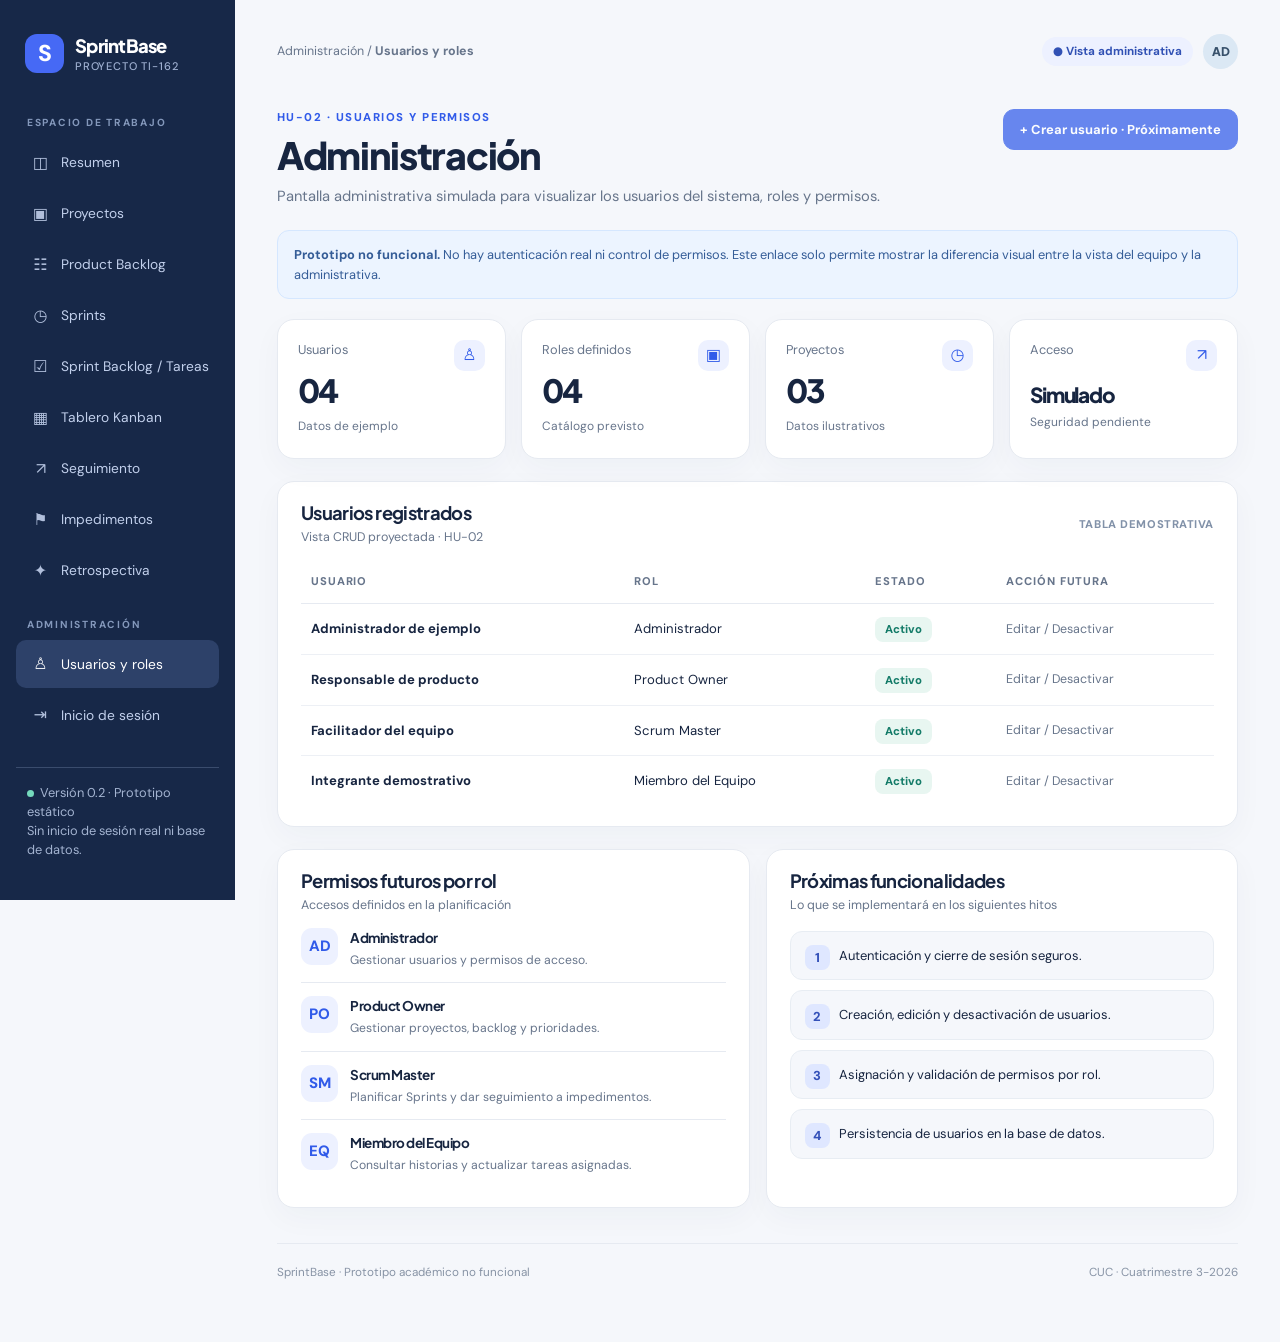
==== administracion.html @ b2faf56c "commit" ====
<!DOCTYPE html>
<html lang="es"><head><meta charset="utf-8"/><meta content="width=device-width, initial-scale=1.0" name="viewport"/><meta content="Maqueta estática de vista administrativa del sistema SCRUM." name="description"/><title>Administración | SprintBase</title><link href="css/estilos.css" rel="stylesheet"/></head><body><a class="skip" href="#contenido">Saltar al contenido</a><div class="shell"><aside aria-label="Navegación principal" class="sidebar"><a class="brand" href="index.html"><span class="brand-mark">S</span><span><span class="brand-name">SprintBase</span><small>Proyecto TI-162</small></span></a><p class="side-label">Espacio de trabajo</p><nav aria-label="Módulos" class="nav"><a href="index.html"><span class="nav-icon">◫</span> Resumen</a><a href="proyectos.html"><span class="nav-icon">▣</span> Proyectos</a><a href="backlog.html"><span class="nav-icon">☷</span> Product Backlog</a><a href="sprints.html"><span class="nav-icon">◷</span> Sprints</a><a href="tareas.html"><span class="nav-icon">☑</span> Sprint Backlog / Tareas</a><a href="kanban.html"><span class="nav-icon">▦</span> Tablero Kanban</a><a href="seguimiento.html"><span class="nav-icon">↗</span> Seguimiento</a><a href="impedimentos.html"><span class="nav-icon">⚑</span> Impedimentos</a><a href="retrospectiva.html"><span class="nav-icon">✦</span> Retrospectiva</a></nav><p class="side-label">Administración</p><nav aria-label="Administración" class="nav"><a aria-current="page" class="active" href="administracion.html"><span class="nav-icon">♙</span> Usuarios y roles</a><a href="login.html"><span class="nav-icon">⇥</span> Inicio de sesión</a></nav><p class="sidebar-bottom"><span class="mini-dot"></span>Versión 0.2 · Prototipo estático<br/>Sin inicio de sesión real ni base de datos.</p></aside><main class="main" id="contenido"><div class="topbar"><p class="breadcrumb">Administración / <strong>Usuarios y roles</strong></p><div class="top-actions"><span class="pill pill-preview">● Vista administrativa</span><span class="avatar">AD</span></div></div><div class="heading-row"><div><p class="eyebrow">HU-02 · Usuarios y permisos</p><h1>Administración</h1><p class="lead">Pantalla administrativa simulada para visualizar los usuarios del sistema, roles y permisos.</p></div><span class="fake-button inactive">+ Crear usuario · Próximamente</span></div><div class="info-box"><strong>Prototipo no funcional.</strong> No hay autenticación real ni control de permisos. Este enlace solo permite mostrar la diferencia visual entre la vista del equipo y la administrativa.</div><section class="grid metrics"><article class="card metric"><span class="mark">♙</span><p class="lbl">Usuarios</p><p class="num">04</p><p class="hint">Datos de ejemplo</p></article><article class="card metric"><span class="mark">▣</span><p class="lbl">Roles definidos</p><p class="num">04</p><p class="hint">Catálogo previsto</p></article><article class="card metric"><span class="mark">◷</span><p class="lbl">Proyectos</p><p class="num">03</p><p class="hint">Datos ilustrativos</p></article><article class="card metric"><span class="mark">↗</span><p class="lbl">Acceso</p><p class="num" style="font-size:1.3rem;margin-top:20px">Simulado</p><p class="hint">Seguridad pendiente</p></article></section><section class="section card panel"><div class="section-head"><div><h2>Usuarios registrados</h2><p class="section-sub">Vista CRUD proyectada · HU-02</p></div><span class="visual-only">Tabla demostrativa</span></div><div class="table-scroll"><table class="simple-table"><thead><tr><th>Usuario</th><th>Rol</th><th>Estado</th><th>Acción futura</th></tr></thead><tbody><tr><td>Administrador de ejemplo</td><td>Administrador</td><td><span class="chip green">Activo</span></td><td class="small">Editar / Desactivar</td></tr><tr><td>Responsable de producto</td><td>Product Owner</td><td><span class="chip green">Activo</span></td><td class="small">Editar / Desactivar</td></tr><tr><td>Facilitador del equipo</td><td>Scrum Master</td><td><span class="chip green">Activo</span></td><td class="small">Editar / Desactivar</td></tr><tr><td>Integrante demostrativo</td><td>Miembro del Equipo</td><td><span class="chip green">Activo</span></td><td class="small">Editar / Desactivar</td></tr></tbody></table></div></section><section class="section cols-2"><article class="card panel"><h2>Permisos futuros por rol</h2><p class="section-sub">Accesos definidos en la planificación</p><div class="item-row"><span class="item-icon">AD</span><div class="item-main"><h4>Administrador</h4><p>Gestionar usuarios y permisos de acceso.</p></div></div><div class="item-row"><span class="item-icon">PO</span><div class="item-main"><h4>Product Owner</h4><p>Gestionar proyectos, backlog y prioridades.</p></div></div><div class="item-row"><span class="item-icon">SM</span><div class="item-main"><h4>Scrum Master</h4><p>Planificar Sprints y dar seguimiento a impedimentos.</p></div></div><div class="item-row"><span class="item-icon">EQ</span><div class="item-main"><h4>Miembro del Equipo</h4><p>Consultar historias y actualizar tareas asignadas.</p></div></div></article><article class="card panel"><h2>Próximas funcionalidades</h2><p class="section-sub">Lo que se implementará en los siguientes hitos</p><div class="steps" style="margin-top:16px"><div class="step">Autenticación y cierre de sesión seguros.</div><div class="step">Creación, edición y desactivación de usuarios.</div><div class="step">Asignación y validación de permisos por rol.</div><div class="step">Persistencia de usuarios en la base de datos.</div></div></article></section><footer class="footer"><span>SprintBase · Prototipo académico no funcional</span><span>CUC · Cuatrimestre 3-2026</span></footer></main></div></body></html>
---- css/estilos.css ----
@import url('https://fonts.googleapis.com/css2?family=DM+Sans:wght@400;500;600;700&family=Plus+Jakarta+Sans:wght@500;600;700;800&display=swap');
:root{--bg:#f5f7fb;--surface:#ffffff;--ink:#172540;--muted:#67758b;--line:#e6eaf1;--primary:#315be9;--primary-soft:#edf1ff;--green:#157c69;--green-soft:#e8f6f1;--amber:#9d631b;--amber-soft:#fff4df;--pink:#9c4c76;--pink-soft:#faeef5;--navy:#172848;--shadow:0 10px 30px rgba(30,52,98,.035)}
*{box-sizing:border-box}html{scroll-behavior:smooth}body{margin:0;background:var(--bg);color:var(--ink);font-family:'DM Sans',system-ui,-apple-system,Segoe UI,sans-serif;font-size:15px;line-height:1.5}a{color:inherit;text-decoration:none}a:focus-visible{outline:3px solid #7da4ff;outline-offset:3px;border-radius:6px}h1,h2,h3,h4,p{margin:0}h1,h2,h3,h4{font-family:'Plus Jakarta Sans',sans-serif;letter-spacing:-.035em}h1{font-size:clamp(1.8rem,4vw,2.35rem);font-weight:800;line-height:1.15}h2{font-size:1.15rem;line-height:1.2}h3{font-size:1rem}.skip{position:absolute;top:-80px;left:10px;background:#fff;padding:10px;z-index:100}.skip:focus{top:10px}.shell{min-height:100vh}.sidebar{background:var(--navy);color:#d8e2f7;padding:24px 20px 18px}.brand{display:flex;align-items:center;gap:11px;margin-bottom:26px;color:#fff}.brand-mark{display:grid;place-items:center;width:39px;height:39px;border-radius:12px;background:#4669f5;color:#fff;font-weight:800;font-size:23px}.brand-name{font-family:'Plus Jakarta Sans',sans-serif;font-weight:800;letter-spacing:-.04em;font-size:1.15rem}.brand small{display:block;color:#9eafd0;font-size:.69rem;font-weight:500;letter-spacing:.075em;text-transform:uppercase;margin-top:-2px}.side-label{font-size:.64rem;text-transform:uppercase;letter-spacing:.17em;color:#8498bb;font-weight:700;margin:18px 0 8px 11px}.nav{display:flex;gap:5px;overflow-x:auto;padding-bottom:4px}.nav a{display:flex;align-items:center;white-space:nowrap;gap:10px;font-size:.86rem;padding:10px 13px;border-radius:10px;color:#c2d0ec;transition:background .15s}.nav a:hover,.nav a.active{background:#2d4169;color:#fff}.nav-icon{display:inline-grid;place-items:center;width:21px;font-size:1rem;opacity:.9}.sidebar-bottom{font-size:.8rem;color:#a4b4d1;line-height:1.5;margin-top:16px;padding:15px 11px 0;border-top:1px solid #3a4c6d}.mini-dot{display:inline-block;background:#75dabd;width:7px;height:7px;border-radius:50%;margin-right:6px}.main{padding:21px 17px 50px;max-width:1500px;margin:auto}.topbar{display:flex;align-items:center;justify-content:space-between;gap:10px;margin-bottom:30px}.breadcrumb{color:var(--muted);font-size:.78rem}.top-actions{display:flex;align-items:center;gap:10px}.pill{border-radius:100px;font-size:.73rem;font-weight:700;padding:6px 11px;display:inline-flex;align-items:center;gap:7px}.pill-preview{background:var(--primary-soft);color:#3151b4}.avatar{display:grid;place-items:center;width:35px;height:35px;background:#dbe8f4;color:#38516b;border-radius:50%;font-family:'Plus Jakarta Sans',sans-serif;font-weight:800;font-size:.75rem}.heading-row{display:flex;justify-content:space-between;align-items:flex-start;gap:12px;margin-bottom:23px;flex-wrap:wrap}.eyebrow{color:var(--primary);font-size:.71rem;font-weight:800;text-transform:uppercase;letter-spacing:.13em;margin-bottom:7px}.lead{color:var(--muted);font-size:.92rem;margin-top:9px;max-width:750px}.fake-button{display:inline-flex;align-items:center;justify-content:center;padding:10px 16px;min-height:39px;border:1px solid #315be9;background:var(--primary);color:#fff;border-radius:11px;font-size:.81rem;font-weight:700;white-space:nowrap}.fake-button.secondary{background:#fff;color:#264cc8;border-color:#dce3fa}.fake-button.inactive{cursor:default;opacity:.72}.grid{display:grid;gap:15px}.metrics{grid-template-columns:repeat(2,minmax(0,1fr));margin-bottom:20px}.card{background:var(--surface);border:1px solid var(--line);border-radius:17px;box-shadow:var(--shadow)}.metric{padding:20px;min-height:140px}.metric .lbl{color:var(--muted);font-size:.8rem}.metric .num{font-family:'Plus Jakarta Sans',sans-serif;letter-spacing:-.055em;font-weight:800;font-size:2rem;margin:7px 0 3px}.metric .hint{font-size:.75rem;color:var(--muted)}.metric .mark{width:31px;height:31px;border-radius:10px;display:grid;place-items:center;float:right;color:var(--primary);background:var(--primary-soft);font-size:1rem}.section{margin-top:22px}.section-head{display:flex;gap:15px;justify-content:space-between;align-items:center;margin-bottom:12px;flex-wrap:wrap}.section-sub{font-size:.78rem;color:var(--muted);margin-top:4px}.text-link{font-size:.8rem;font-weight:700;color:var(--primary)}.summary{padding:21px 23px}.summary-grid{display:grid;grid-template-columns:1fr;gap:20px}.progress-top{display:flex;align-items:baseline;justify-content:space-between;gap:10px}.progress-val{font-family:'Plus Jakarta Sans',sans-serif;font-size:1.3rem;font-weight:800}.progress-track{height:9px;background:#e9edf6;border-radius:100px;overflow:hidden;margin:13px 0 12px}.progress-track b{display:block;background:linear-gradient(90deg,#315be9,#6f8aff);height:100%;width:44%;border-radius:100px}.smallnote{font-size:.76rem;color:var(--muted)}.detail-list{margin:0;display:grid;gap:12px}.detail-line{display:flex;align-items:center;justify-content:space-between;gap:10px;font-size:.84rem}.detail-line strong{font-weight:800}.chip{font-size:.71rem;padding:5px 10px;border-radius:8px;font-weight:800;white-space:nowrap}.chip.blue{background:var(--primary-soft);color:#3558c7}.chip.green{background:var(--green-soft);color:var(--green)}.chip.amber{background:var(--amber-soft);color:var(--amber)}.chip.pink{background:var(--pink-soft);color:var(--pink)}.board{display:grid;grid-template-columns:repeat(4,minmax(240px,1fr));gap:12px;overflow-x:auto;padding-bottom:10px}.board-column{background:#edf1f8;border:1px solid #e3e8f1;border-radius:14px;padding:12px;min-height:280px}.column-head{font-weight:800;display:flex;justify-content:space-between;align-items:center;padding:4px 3px 14px;font-size:.82rem}.count{border-radius:7px;background:#dbe3ef;color:#50627f;padding:1px 7px;font-size:.7rem}.ticket{background:#fff;border:1px solid #e2e7ef;border-radius:12px;padding:14px;margin-bottom:10px;box-shadow:0 3px 6px rgba(18,37,72,.025)}.ticket .code{color:#71819a;font-size:.65rem;font-weight:800;letter-spacing:.05em}.ticket h4{font-size:.84rem;margin:6px 0 10px;line-height:1.4}.ticket-foot{display:flex;align-items:center;justify-content:space-between;gap:9px}.tiny-avatar{display:inline-grid;place-items:center;width:26px;height:26px;border-radius:100px;background:#dbeaff;color:#35559c;font-size:.61rem;font-weight:800}.legend{display:flex;gap:10px;flex-wrap:wrap;color:var(--muted);font-size:.76rem}.legend span:before{content:'';display:inline-block;width:8px;height:8px;border-radius:50%;background:#6480eb;margin-right:5px}.legend span:nth-child(2):before{background:#edb657}.legend span:nth-child(3):before{background:#42b89a}.cols-2{display:grid;gap:16px}.panel{padding:20px 23px}.item-row{display:flex;gap:12px;align-items:flex-start;padding:13px 0;border-top:1px solid var(--line)}.item-row:first-of-type{border-top:0}.item-icon{width:37px;height:37px;border-radius:11px;background:var(--primary-soft);color:var(--primary);display:grid;place-items:center;font-weight:800;flex:0 0 auto}.item-main{flex:1}.item-main h4{font-size:.84rem;margin-bottom:3px}.item-main p{color:var(--muted);font-size:.76rem}.table-scroll{overflow-x:auto}.simple-table{width:100%;border-collapse:collapse;text-align:left;font-size:.82rem}.simple-table th{font-size:.7rem;color:var(--muted);text-transform:uppercase;letter-spacing:.08em;font-weight:800;border-bottom:1px solid var(--line);padding:14px 10px;white-space:nowrap}.simple-table td{border-bottom:1px solid #edf0f5;padding:15px 10px;vertical-align:middle}.simple-table tr:last-child td{border-bottom:0}.simple-table td:first-child{font-weight:700}.list-rows{display:grid;gap:13px}.story{padding:21px 23px}.story .top{display:flex;justify-content:space-between;align-items:center;gap:10px;flex-wrap:wrap;margin-bottom:13px}.story h3{font-size:1rem;margin-bottom:8px}.story p{color:#52647d;font-size:.86rem}.meta{display:flex;flex-wrap:wrap;gap:8px;margin:13px 0}.criteria{border-top:1px solid var(--line);padding-top:13px;font-size:.8rem;color:var(--muted)}.criteria strong{color:var(--ink)}.info-box{background:#ecf4ff;color:#345c97;padding:14px 16px;border-radius:12px;border:1px solid #d5e7ff;font-size:.8rem;margin-bottom:20px}.emptybox{background:#fbfcfe;border:1px dashed #cbd5e4;border-radius:12px;padding:22px;text-align:center;color:#63738a;font-size:.84rem}.footer{margin-top:35px;padding-top:20px;border-top:1px solid var(--line);display:flex;justify-content:space-between;flex-wrap:wrap;gap:10px;color:#8793a5;font-size:.73rem}.bars{display:flex;gap:6px;align-items:flex-end;height:92px;padding-top:10px}.bars span{flex:1;display:block;background:#adc0ff;border-radius:5px 5px 2px 2px;min-height:10px}.bars span:nth-child(2){background:#809cf9}.bars span:nth-child(3){background:#5277ef}.bars span:nth-child(4){background:#335de9}.bars span:nth-child(5){background:#b8ccfc}.small{font-size:.78rem;color:var(--muted)}.stat-nums{display:flex;justify-content:space-between;font-size:.72rem;color:var(--muted)}.visual-only{font-size:.7rem;letter-spacing:.05em;text-transform:uppercase;font-weight:800;color:#8292a9}.steps{counter-reset:steps;display:grid;gap:10px}.step{position:relative;padding:14px 15px 14px 48px;border-radius:12px;background:#f5f7fb;border:1px solid #e8edf3;font-size:.81rem}.step:before{counter-increment:steps;content:counter(steps);position:absolute;top:13px;left:14px;background:#dfe7ff;color:#3451b9;border-radius:8px;display:grid;place-items:center;width:25px;height:25px;font-weight:800}.module-grid{grid-template-columns:repeat(1,minmax(0,1fr))}.module{display:flex;gap:13px;align-items:flex-start;padding:19px}.module h3{margin-bottom:5px}.module p{font-size:.78rem;color:var(--muted)}.module a{color:var(--primary);font-weight:800;font-size:.75rem;display:inline-block;margin-top:10px}.gantt{height:12px;background:#eef1f6;border-radius:7px;overflow:hidden}.gantt>span{display:block;width:64%;height:100%;background:#6485f4}.callout{padding:16px 18px;border:1px solid #d6e7d7;background:#f0f8f1;color:#366b45;border-radius:12px;font-size:.81rem}
@media (min-width:720px){.main{padding:29px 34px 60px}.metrics{grid-template-columns:repeat(4,minmax(0,1fr))}.summary-grid{grid-template-columns:1.1fr 1fr}.cols-2{grid-template-columns:1fr 1fr}.module-grid{grid-template-columns:repeat(2,minmax(0,1fr))}}
@media (min-width:1080px){.shell{display:grid;grid-template-columns:235px minmax(0,1fr)}.sidebar{position:sticky;top:0;height:100vh;padding:32px 16px 20px}.brand{margin-left:9px;margin-bottom:41px}.nav{display:grid;gap:3px;overflow:visible}.nav a{padding:12px 14px}.sidebar-bottom{position:absolute;bottom:22px;left:16px;right:16px}.main{width:100%;padding:34px 42px 60px}.topbar{margin-bottom:40px}}
@media(max-width:540px){.top-actions .pill{display:none}.metric{padding:15px;min-height:115px}.metric .num{font-size:1.7rem}.heading-row .fake-button{width:100%}.panel,.summary,.story{padding:18px}.metrics{gap:10px}.ticket{min-width:200px}}
@media (prefers-reduced-motion:reduce){html{scroll-behavior:auto}*{transition:none!important}}

.mock-form{display:grid;grid-template-columns:repeat(auto-fit,minmax(190px,1fr));gap:13px;margin:19px 0}.mock-label{font-size:.77rem;font-weight:700;color:var(--muted);display:block}.mock-field{display:block;background:#f9fbff;border:1px solid #dfe6f0;border-radius:9px;padding:12px;margin-top:6px;color:#33445d;min-height:42px;font-size:.81rem;font-weight:500}.burndown{height:200px;display:flex;align-items:end;gap:13px;padding:20px 10px 3px;border-bottom:1px solid #dfe6f0;margin:18px 0}.burndown span{background:linear-gradient(#6488ff,#315be9);flex:1;border-radius:7px 7px 0 0}.login-layout{display:grid;grid-template-columns:repeat(auto-fit,minmax(280px,1fr));gap:16px}.sidebar{overflow-y:auto}.sidebar-bottom{position:static!important;margin-top:24px!important}.nav a{flex-shrink:0}
@media(min-width:1080px){.sidebar{padding-bottom:25px}}
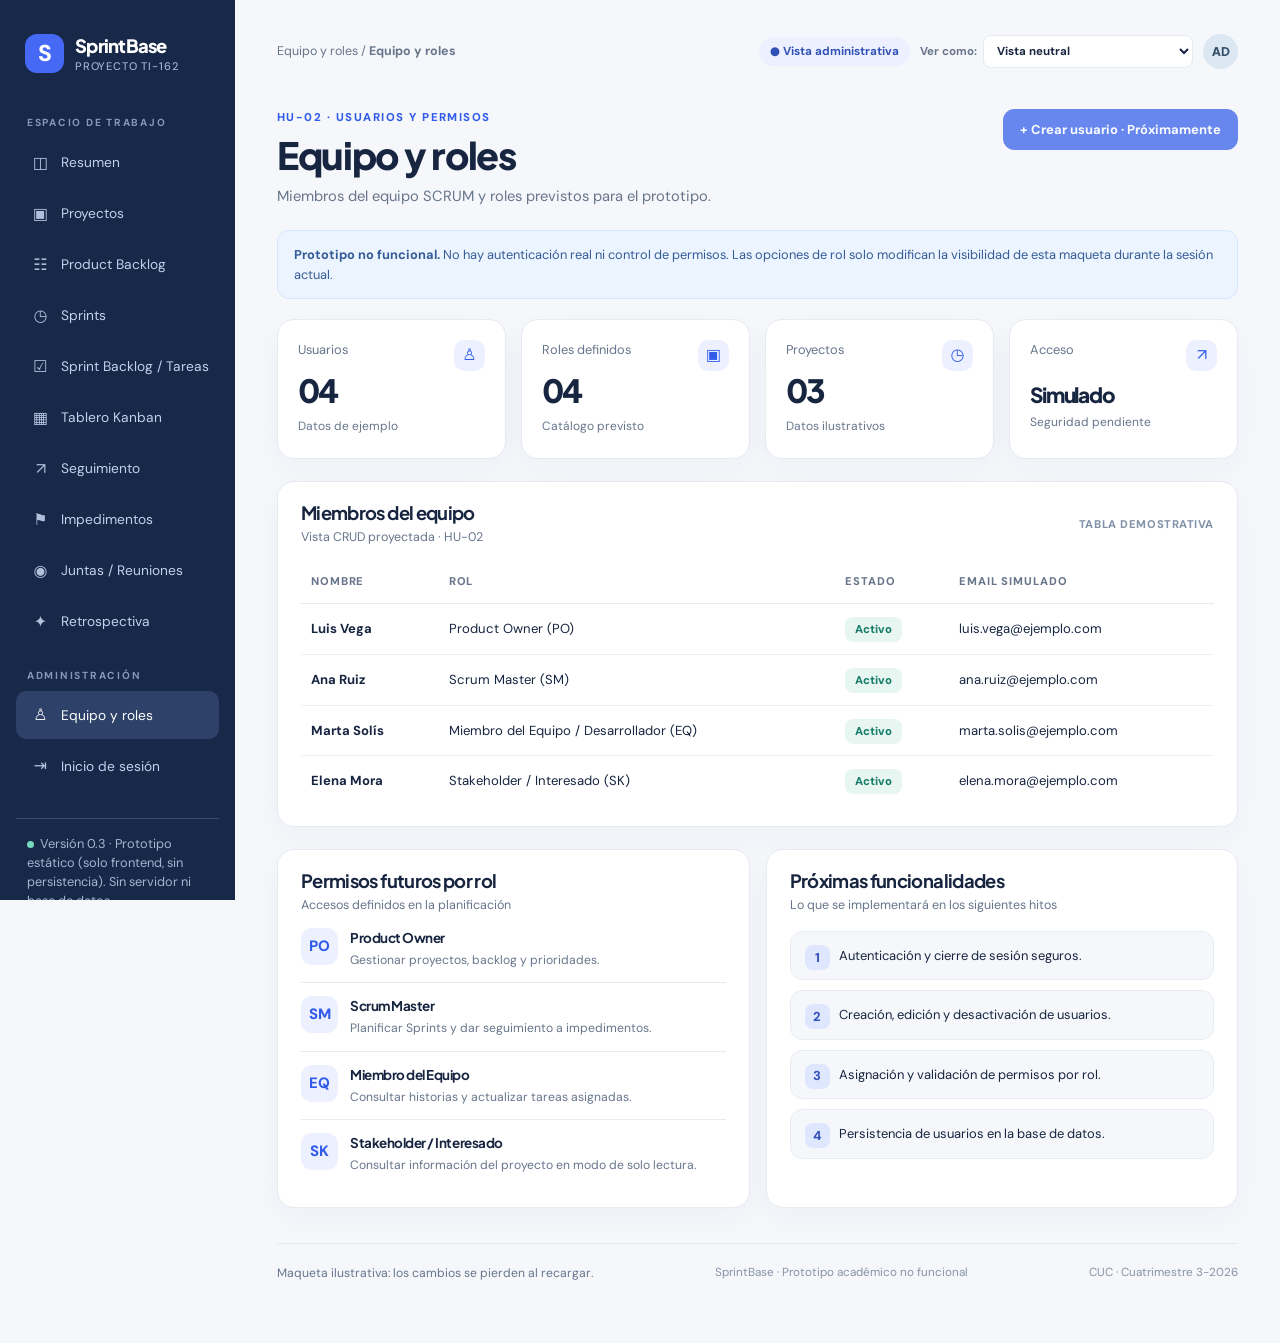
==== commit 82f7dda0: "commit" ====
--- a/administracion.html
+++ b/administracion.html
@@ -1,2 +1,2 @@
 <!DOCTYPE html>
-<html lang="es"><head><meta charset="utf-8"/><meta content="width=device-width, initial-scale=1.0" name="viewport"/><meta content="Maqueta estática de vista administrativa del sistema SCRUM." name="description"/><title>Administración | SprintBase</title><link href="css/estilos.css" rel="stylesheet"/></head><body><a class="skip" href="#contenido">Saltar al contenido</a><div class="shell"><aside aria-label="Navegación principal" class="sidebar"><a class="brand" href="index.html"><span class="brand-mark">S</span><span><span class="brand-name">SprintBase</span><small>Proyecto TI-162</small></span></a><p class="side-label">Espacio de trabajo</p><nav aria-label="Módulos" class="nav"><a href="index.html"><span class="nav-icon">◫</span> Resumen</a><a href="proyectos.html"><span class="nav-icon">▣</span> Proyectos</a><a href="backlog.html"><span class="nav-icon">☷</span> Product Backlog</a><a href="sprints.html"><span class="nav-icon">◷</span> Sprints</a><a href="tareas.html"><span class="nav-icon">☑</span> Sprint Backlog / Tareas</a><a href="kanban.html"><span class="nav-icon">▦</span> Tablero Kanban</a><a href="seguimiento.html"><span class="nav-icon">↗</span> Seguimiento</a><a href="impedimentos.html"><span class="nav-icon">⚑</span> Impedimentos</a><a href="retrospectiva.html"><span class="nav-icon">✦</span> Retrospectiva</a></nav><p class="side-label">Administración</p><nav aria-label="Administración" class="nav"><a aria-current="page" class="active" href="administracion.html"><span class="nav-icon">♙</span> Usuarios y roles</a><a href="login.html"><span class="nav-icon">⇥</span> Inicio de sesión</a></nav><p class="sidebar-bottom"><span class="mini-dot"></span>Versión 0.2 · Prototipo estático<br/>Sin inicio de sesión real ni base de datos.</p></aside><main class="main" id="contenido"><div class="topbar"><p class="breadcrumb">Administración / <strong>Usuarios y roles</strong></p><div class="top-actions"><span class="pill pill-preview">● Vista administrativa</span><span class="avatar">AD</span></div></div><div class="heading-row"><div><p class="eyebrow">HU-02 · Usuarios y permisos</p><h1>Administración</h1><p class="lead">Pantalla administrativa simulada para visualizar los usuarios del sistema, roles y permisos.</p></div><span class="fake-button inactive">+ Crear usuario · Próximamente</span></div><div class="info-box"><strong>Prototipo no funcional.</strong> No hay autenticación real ni control de permisos. Este enlace solo permite mostrar la diferencia visual entre la vista del equipo y la administrativa.</div><section class="grid metrics"><article class="card metric"><span class="mark">♙</span><p class="lbl">Usuarios</p><p class="num">04</p><p class="hint">Datos de ejemplo</p></article><article class="card metric"><span class="mark">▣</span><p class="lbl">Roles definidos</p><p class="num">04</p><p class="hint">Catálogo previsto</p></article><article class="card metric"><span class="mark">◷</span><p class="lbl">Proyectos</p><p class="num">03</p><p class="hint">Datos ilustrativos</p></article><article class="card metric"><span class="mark">↗</span><p class="lbl">Acceso</p><p class="num" style="font-size:1.3rem;margin-top:20px">Simulado</p><p class="hint">Seguridad pendiente</p></article></section><section class="section card panel"><div class="section-head"><div><h2>Usuarios registrados</h2><p class="section-sub">Vista CRUD proyectada · HU-02</p></div><span class="visual-only">Tabla demostrativa</span></div><div class="table-scroll"><table class="simple-table"><thead><tr><th>Usuario</th><th>Rol</th><th>Estado</th><th>Acción futura</th></tr></thead><tbody><tr><td>Administrador de ejemplo</td><td>Administrador</td><td><span class="chip green">Activo</span></td><td class="small">Editar / Desactivar</td></tr><tr><td>Responsable de producto</td><td>Product Owner</td><td><span class="chip green">Activo</span></td><td class="small">Editar / Desactivar</td></tr><tr><td>Facilitador del equipo</td><td>Scrum Master</td><td><span class="chip green">Activo</span></td><td class="small">Editar / Desactivar</td></tr><tr><td>Integrante demostrativo</td><td>Miembro del Equipo</td><td><span class="chip green">Activo</span></td><td class="small">Editar / Desactivar</td></tr></tbody></table></div></section><section class="section cols-2"><article class="card panel"><h2>Permisos futuros por rol</h2><p class="section-sub">Accesos definidos en la planificación</p><div class="item-row"><span class="item-icon">AD</span><div class="item-main"><h4>Administrador</h4><p>Gestionar usuarios y permisos de acceso.</p></div></div><div class="item-row"><span class="item-icon">PO</span><div class="item-main"><h4>Product Owner</h4><p>Gestionar proyectos, backlog y prioridades.</p></div></div><div class="item-row"><span class="item-icon">SM</span><div class="item-main"><h4>Scrum Master</h4><p>Planificar Sprints y dar seguimiento a impedimentos.</p></div></div><div class="item-row"><span class="item-icon">EQ</span><div class="item-main"><h4>Miembro del Equipo</h4><p>Consultar historias y actualizar tareas asignadas.</p></div></div></article><article class="card panel"><h2>Próximas funcionalidades</h2><p class="section-sub">Lo que se implementará en los siguientes hitos</p><div class="steps" style="margin-top:16px"><div class="step">Autenticación y cierre de sesión seguros.</div><div class="step">Creación, edición y desactivación de usuarios.</div><div class="step">Asignación y validación de permisos por rol.</div><div class="step">Persistencia de usuarios en la base de datos.</div></div></article></section><footer class="footer"><span>SprintBase · Prototipo académico no funcional</span><span>CUC · Cuatrimestre 3-2026</span></footer></main></div></body></html>
+<html lang="es"><head><meta charset="utf-8"/><meta content="width=device-width, initial-scale=1.0" name="viewport"/><meta content="Maqueta estática de vista administrativa del sistema SCRUM." name="description"/><title>Equipo y roles | SprintBase</title><link href="css/estilos.css" rel="stylesheet"/><script src="js/ui.js" defer></script></head><body><a class="skip" href="#contenido">Saltar al contenido</a><div class="shell"><aside aria-label="Navegación principal" class="sidebar"><a class="brand" href="index.html"><span class="brand-mark">S</span><span><span class="brand-name">SprintBase</span><small>Proyecto TI-162</small></span></a><p class="side-label">Espacio de trabajo</p><nav aria-label="Módulos" class="nav"><a href="index.html"><span class="nav-icon">◫</span> Resumen</a><a href="proyectos.html"><span class="nav-icon">▣</span> Proyectos</a><a href="backlog.html"><span class="nav-icon">☷</span> Product Backlog</a><a href="sprints.html"><span class="nav-icon">◷</span> Sprints</a><a href="tareas.html"><span class="nav-icon">☑</span> Sprint Backlog / Tareas</a><a href="kanban.html"><span class="nav-icon">▦</span> Tablero Kanban</a><a href="seguimiento.html"><span class="nav-icon">↗</span> Seguimiento</a><a href="impedimentos.html"><span class="nav-icon">⚑</span> Impedimentos</a><a href="juntas.html"><span class="nav-icon">◉</span> Juntas / Reuniones</a><a href="retrospectiva.html"><span class="nav-icon">✦</span> Retrospectiva</a></nav><p class="side-label">Administración</p><nav aria-label="Administración" class="nav"><a aria-current="page" class="active" href="administracion.html"><span class="nav-icon">♙</span> Equipo y roles</a><a href="login.html"><span class="nav-icon">⇥</span> Inicio de sesión</a></nav><p class="sidebar-bottom"><span class="mini-dot"></span>Versi&#243;n 0.3 &#183; Prototipo est&#225;tico (solo frontend, sin persistencia). Sin servidor ni base de datos.</p></aside><main class="main" id="contenido"><div class="topbar"><p class="breadcrumb">Equipo y roles / <strong>Equipo y roles</strong></p><div class="top-actions"><span class="pill pill-preview">● Vista administrativa</span><label class="role-switch"><span>Ver como:</span><select id="role-view" aria-label="Ver como"><option value="neutral">Vista neutral</option><option value="PO">Product Owner (PO)</option><option value="SM">Scrum Master (SM)</option><option value="EQ">Miembro del Equipo / Desarrollador (EQ)</option><option value="SK">Stakeholder / Interesado (SK)</option></select></label><span class="avatar">AD</span></div></div><div class="heading-row"><div><p class="eyebrow">HU-02 · Usuarios y permisos</p><h1>Equipo y roles</h1><p class="lead">Miembros del equipo SCRUM y roles previstos para este prototipo.</p></div><span class="fake-button inactive">+ Crear usuario · Próximamente</span></div><div class="info-box"><strong>Prototipo no funcional.</strong> No hay autenticación real ni control de permisos. Las opciones de rol solo modifican la visibilidad de esta maqueta durante la sesi&#243;n actual.</div><section class="grid metrics"><article class="card metric"><span class="mark">♙</span><p class="lbl">Usuarios</p><p class="num">04</p><p class="hint">Datos de ejemplo</p></article><article class="card metric"><span class="mark">▣</span><p class="lbl">Roles definidos</p><p class="num">04</p><p class="hint">Catálogo previsto</p></article><article class="card metric"><span class="mark">◷</span><p class="lbl">Proyectos</p><p class="num">03</p><p class="hint">Datos ilustrativos</p></article><article class="card metric"><span class="mark">↗</span><p class="lbl">Acceso</p><p class="num" style="font-size:1.3rem;margin-top:20px">Simulado</p><p class="hint">Seguridad pendiente</p></article></section><section class="section card panel"><div class="section-head"><div><h2>Usuarios registrados</h2><p class="section-sub">Vista CRUD proyectada · HU-02</p></div><span class="visual-only">Tabla demostrativa</span></div><div class="table-scroll"><table class="simple-table"><thead><tr><th>Usuario</th><th>Rol</th><th>Estado</th><th>Acción futura</th></tr></thead><tbody><tr><td>Luis Vega</td><td>Product Owner (PO)</td><td><span class="chip green">Activo</span></td><td>luis.vega@ejemplo.com</td></tr><tr><td>Ana Ruiz</td><td>Scrum Master (SM)</td><td><span class="chip green">Activo</span></td><td>ana.ruiz@ejemplo.com</td></tr><tr><td>Marta Sol&#237;s</td><td>Miembro del Equipo / Desarrollador (EQ)</td><td><span class="chip green">Activo</span></td><td>marta.solis@ejemplo.com</td></tr><tr><td>Elena Mora</td><td>Stakeholder / Interesado (SK)</td><td><span class="chip green">Activo</span></td><td>elena.mora@ejemplo.com</td></tr></tbody></table></div></section><section class="section cols-2"><article class="card panel"><h2>Permisos futuros por rol</h2><p class="section-sub">Accesos definidos en la planificación</p><div class="item-row"><span class="item-icon">PO</span><div class="item-main"><h4>Product Owner</h4><p>Gestionar proyectos, backlog y prioridades.</p></div></div><div class="item-row"><span class="item-icon">SM</span><div class="item-main"><h4>Scrum Master</h4><p>Planificar Sprints y dar seguimiento a impedimentos.</p></div></div><div class="item-row"><span class="item-icon">EQ</span><div class="item-main"><h4>Miembro del Equipo</h4><p>Consultar historias y actualizar tareas asignadas.</p></div></div><div class="item-row"><span class="item-icon">SK</span><div class="item-main"><h4>Stakeholder / Interesado</h4><p>Consultar informaci&#243;n del proyecto en modo de solo lectura.</p></div></div></article><article class="card panel"><h2>Próximas funcionalidades</h2><p class="section-sub">Lo que se implementará en los siguientes hitos</p><div class="steps" style="margin-top:16px"><div class="step">Autenticación y cierre de sesión seguros.</div><div class="step">Creación, edición y desactivación de usuarios.</div><div class="step">Asignación y validación de permisos por rol.</div><div class="step">Persistencia de usuarios en la base de datos.</div></div></article></section><footer class="footer"><span>SprintBase · Prototipo académico no funcional</span><span>CUC · Cuatrimestre 3-2026</span></footer></main></div></body></html>
--- a/css/estilos.css
+++ b/css/estilos.css
@@ -8,3 +8,7 @@
 
 .mock-form{display:grid;grid-template-columns:repeat(auto-fit,minmax(190px,1fr));gap:13px;margin:19px 0}.mock-label{font-size:.77rem;font-weight:700;color:var(--muted);display:block}.mock-field{display:block;background:#f9fbff;border:1px solid #dfe6f0;border-radius:9px;padding:12px;margin-top:6px;color:#33445d;min-height:42px;font-size:.81rem;font-weight:500}.burndown{height:200px;display:flex;align-items:end;gap:13px;padding:20px 10px 3px;border-bottom:1px solid #dfe6f0;margin:18px 0}.burndown span{background:linear-gradient(#6488ff,#315be9);flex:1;border-radius:7px 7px 0 0}.login-layout{display:grid;grid-template-columns:repeat(auto-fit,minmax(280px,1fr));gap:16px}.sidebar{overflow-y:auto}.sidebar-bottom{position:static!important;margin-top:24px!important}.nav a{flex-shrink:0}
 @media(min-width:1080px){.sidebar{padding-bottom:25px}}
+
+.role-switch{display:flex;align-items:center;gap:6px;color:var(--muted);font-size:.72rem;font-weight:700;white-space:nowrap}.role-switch select{max-width:210px;border:1px solid var(--line);border-radius:8px;background:#fff;color:var(--ink);padding:7px 9px;font:inherit}.sprint-switch select{max-width:130px}.toast{position:fixed;right:20px;bottom:20px;z-index:1500;max-width:min(440px,calc(100vw - 40px));padding:13px 17px;border-radius:12px;background:var(--navy);color:#fff;box-shadow:0 12px 35px rgba(23,40,72,.24);opacity:0;transform:translateY(10px);pointer-events:none;transition:opacity .2s,transform .2s}.toast.visible{opacity:1;transform:translateY(0)}.story-status,.story-actions{display:flex;flex-wrap:wrap;gap:8px;margin-top:12px}.story-actions .fake-button{font:inherit;cursor:pointer}.capacity-panel .progress-track{margin:14px 0 8px}.capacity-alert{color:#a42d2d;font-weight:800}.closed-sprint-note{margin-top:14px}.prototype-dialog{width:min(620px,calc(100vw - 32px));max-height:calc(100vh - 32px);border:0;border-radius:18px;padding:0;color:var(--ink);box-shadow:0 22px 70px rgba(18,37,72,.32)}.prototype-dialog::backdrop{background:rgba(18,31,54,.55)}.dialog-head{display:flex;justify-content:space-between;align-items:center;padding:19px 22px;border-bottom:1px solid var(--line)}.dialog-close{border:0;background:transparent;color:var(--muted);font-size:1.7rem;cursor:pointer}.dialog-content{padding:21px 22px;overflow:auto}.poker-cards{display:flex;flex-wrap:wrap;gap:9px;margin:18px 0}.poker-card{width:56px;height:75px;border:1px solid #d7deed;border-radius:11px;background:#fff;color:var(--primary);font-size:1.2rem;font-weight:800;cursor:pointer}.poker-card.selected{background:var(--primary);color:#fff;border-color:var(--primary);transform:translateY(-4px)}.poker-result{min-height:28px;margin-top:13px;font-weight:700}.checklist{display:grid;gap:9px;margin-top:14px}.checklist-row{display:flex;align-items:center;gap:10px;padding:10px;border:1px solid var(--line);border-radius:9px}.checklist-row input[type=checkbox]{width:18px;height:18px;accent-color:var(--green)}.checklist-row textarea{width:100%;min-height:54px;border:1px solid var(--line);border-radius:8px;padding:8px;font:inherit}.progress-track b{transition:width .2s}.ready-state{color:var(--green);font-weight:800}.line-chart-panel svg{width:100%;height:auto;max-height:250px;margin-top:10px;overflow:visible}.line-chart-panel polyline{fill:none;stroke-width:4;stroke-linecap:round;stroke-linejoin:round}.ideal-line{stroke:#97a6bd;stroke-dasharray:8 7}.actual-line{stroke:var(--primary)}.line-chart-panel svg text{fill:var(--muted);font-size:12px}.chart-tabs{display:flex;gap:7px}.tab-button{border:1px solid var(--line);border-radius:8px;background:#fff;padding:7px 11px;color:var(--muted);font:inherit;font-size:.76rem;font-weight:700;cursor:pointer}.tab-button.active{background:var(--primary-soft);border-color:#cad5ff;color:var(--primary)}[hidden]{display:none!important}
+@media(max-width:700px){.topbar{align-items:flex-start;flex-direction:column}.top-actions{width:100%;flex-wrap:wrap}.role-switch{align-items:flex-start;flex-direction:column}.role-switch select{max-width:100%}.sprint-switch{flex-direction:row;align-items:center}.story-actions .fake-button{white-space:normal}.dialog-content{padding:17px}.toast{right:12px;bottom:12px}}
+.checklist-row{flex-wrap:wrap}.check-activity,.check-test{display:flex;align-items:center;gap:7px}.check-activity{flex:1 1 230px}.check-test{font-size:.74rem;color:var(--muted);font-weight:700}.checklist-row textarea{flex:1 1 100%}
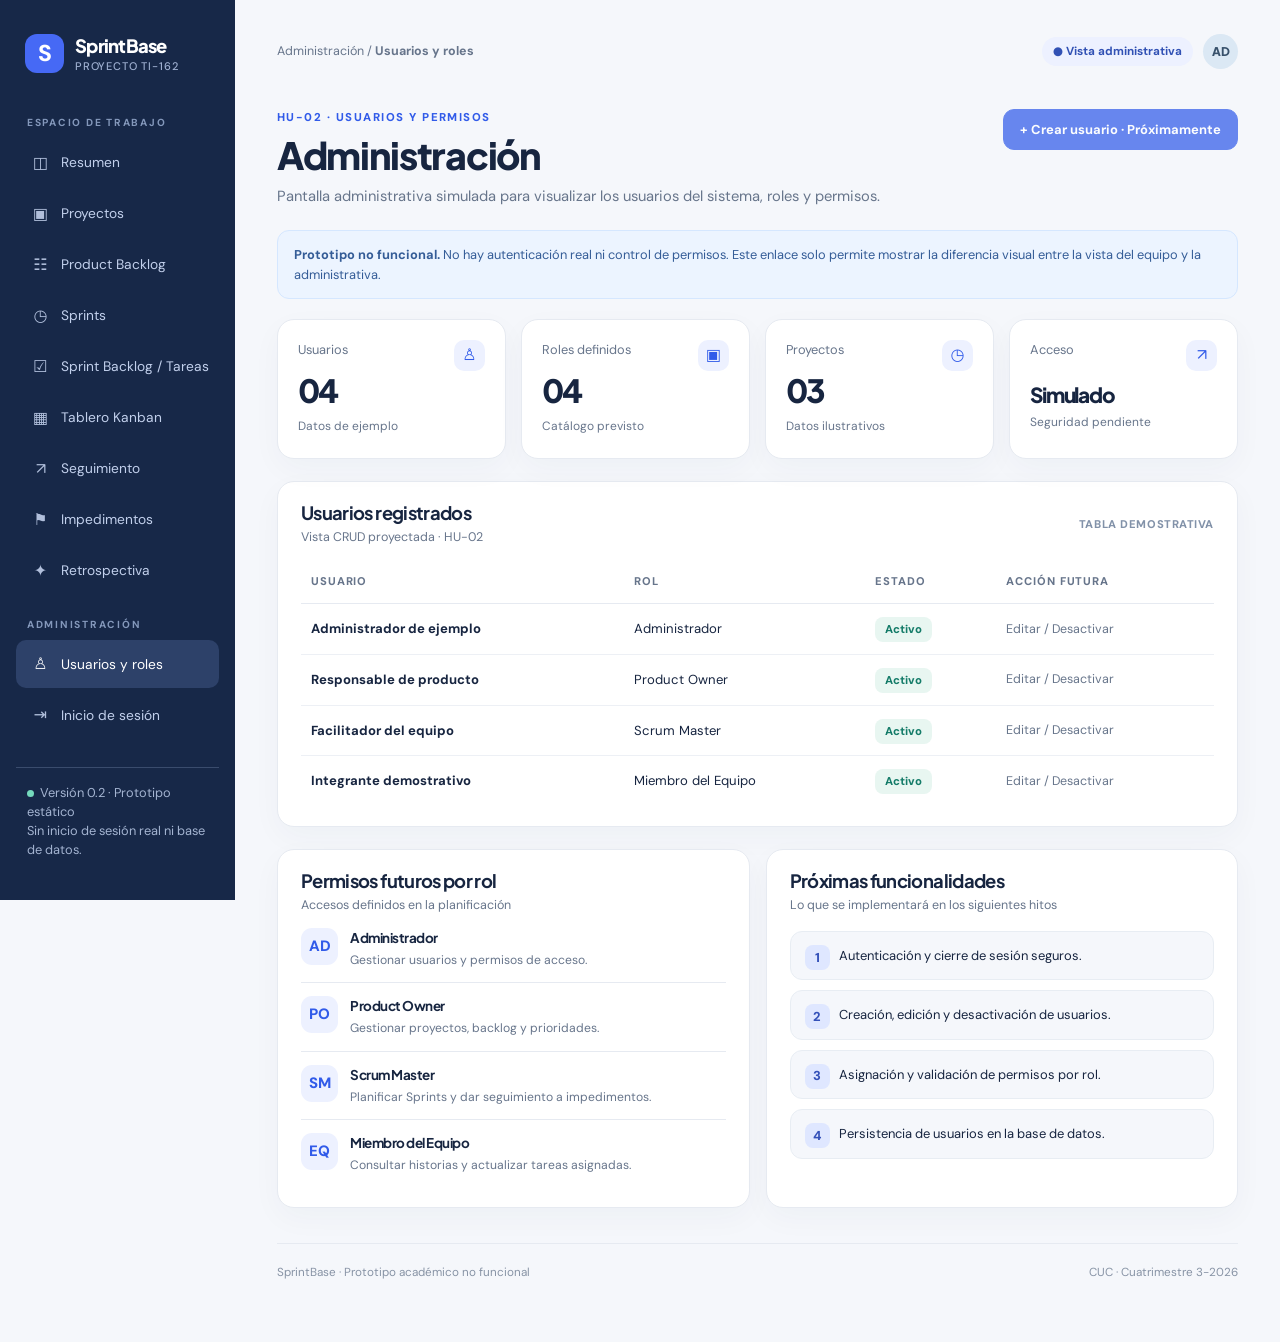
==== commit 9a6d651e: "commit" ====
--- a/administracion.html
+++ b/administracion.html
@@ -1,2 +1,2 @@
 <!DOCTYPE html>
-<html lang="es"><head><meta charset="utf-8"/><meta content="width=device-width, initial-scale=1.0" name="viewport"/><meta content="Maqueta estática de vista administrativa del sistema SCRUM." name="description"/><title>Equipo y roles | SprintBase</title><link href="css/estilos.css" rel="stylesheet"/><script src="js/ui.js" defer></script></head><body><a class="skip" href="#contenido">Saltar al contenido</a><div class="shell"><aside aria-label="Navegación principal" class="sidebar"><a class="brand" href="index.html"><span class="brand-mark">S</span><span><span class="brand-name">SprintBase</span><small>Proyecto TI-162</small></span></a><p class="side-label">Espacio de trabajo</p><nav aria-label="Módulos" class="nav"><a href="index.html"><span class="nav-icon">◫</span> Resumen</a><a href="proyectos.html"><span class="nav-icon">▣</span> Proyectos</a><a href="backlog.html"><span class="nav-icon">☷</span> Product Backlog</a><a href="sprints.html"><span class="nav-icon">◷</span> Sprints</a><a href="tareas.html"><span class="nav-icon">☑</span> Sprint Backlog / Tareas</a><a href="kanban.html"><span class="nav-icon">▦</span> Tablero Kanban</a><a href="seguimiento.html"><span class="nav-icon">↗</span> Seguimiento</a><a href="impedimentos.html"><span class="nav-icon">⚑</span> Impedimentos</a><a href="juntas.html"><span class="nav-icon">◉</span> Juntas / Reuniones</a><a href="retrospectiva.html"><span class="nav-icon">✦</span> Retrospectiva</a></nav><p class="side-label">Administración</p><nav aria-label="Administración" class="nav"><a aria-current="page" class="active" href="administracion.html"><span class="nav-icon">♙</span> Equipo y roles</a><a href="login.html"><span class="nav-icon">⇥</span> Inicio de sesión</a></nav><p class="sidebar-bottom"><span class="mini-dot"></span>Versi&#243;n 0.3 &#183; Prototipo est&#225;tico (solo frontend, sin persistencia). Sin servidor ni base de datos.</p></aside><main class="main" id="contenido"><div class="topbar"><p class="breadcrumb">Equipo y roles / <strong>Equipo y roles</strong></p><div class="top-actions"><span class="pill pill-preview">● Vista administrativa</span><label class="role-switch"><span>Ver como:</span><select id="role-view" aria-label="Ver como"><option value="neutral">Vista neutral</option><option value="PO">Product Owner (PO)</option><option value="SM">Scrum Master (SM)</option><option value="EQ">Miembro del Equipo / Desarrollador (EQ)</option><option value="SK">Stakeholder / Interesado (SK)</option></select></label><span class="avatar">AD</span></div></div><div class="heading-row"><div><p class="eyebrow">HU-02 · Usuarios y permisos</p><h1>Equipo y roles</h1><p class="lead">Miembros del equipo SCRUM y roles previstos para este prototipo.</p></div><span class="fake-button inactive">+ Crear usuario · Próximamente</span></div><div class="info-box"><strong>Prototipo no funcional.</strong> No hay autenticación real ni control de permisos. Las opciones de rol solo modifican la visibilidad de esta maqueta durante la sesi&#243;n actual.</div><section class="grid metrics"><article class="card metric"><span class="mark">♙</span><p class="lbl">Usuarios</p><p class="num">04</p><p class="hint">Datos de ejemplo</p></article><article class="card metric"><span class="mark">▣</span><p class="lbl">Roles definidos</p><p class="num">04</p><p class="hint">Catálogo previsto</p></article><article class="card metric"><span class="mark">◷</span><p class="lbl">Proyectos</p><p class="num">03</p><p class="hint">Datos ilustrativos</p></article><article class="card metric"><span class="mark">↗</span><p class="lbl">Acceso</p><p class="num" style="font-size:1.3rem;margin-top:20px">Simulado</p><p class="hint">Seguridad pendiente</p></article></section><section class="section card panel"><div class="section-head"><div><h2>Usuarios registrados</h2><p class="section-sub">Vista CRUD proyectada · HU-02</p></div><span class="visual-only">Tabla demostrativa</span></div><div class="table-scroll"><table class="simple-table"><thead><tr><th>Usuario</th><th>Rol</th><th>Estado</th><th>Acción futura</th></tr></thead><tbody><tr><td>Luis Vega</td><td>Product Owner (PO)</td><td><span class="chip green">Activo</span></td><td>luis.vega@ejemplo.com</td></tr><tr><td>Ana Ruiz</td><td>Scrum Master (SM)</td><td><span class="chip green">Activo</span></td><td>ana.ruiz@ejemplo.com</td></tr><tr><td>Marta Sol&#237;s</td><td>Miembro del Equipo / Desarrollador (EQ)</td><td><span class="chip green">Activo</span></td><td>marta.solis@ejemplo.com</td></tr><tr><td>Elena Mora</td><td>Stakeholder / Interesado (SK)</td><td><span class="chip green">Activo</span></td><td>elena.mora@ejemplo.com</td></tr></tbody></table></div></section><section class="section cols-2"><article class="card panel"><h2>Permisos futuros por rol</h2><p class="section-sub">Accesos definidos en la planificación</p><div class="item-row"><span class="item-icon">PO</span><div class="item-main"><h4>Product Owner</h4><p>Gestionar proyectos, backlog y prioridades.</p></div></div><div class="item-row"><span class="item-icon">SM</span><div class="item-main"><h4>Scrum Master</h4><p>Planificar Sprints y dar seguimiento a impedimentos.</p></div></div><div class="item-row"><span class="item-icon">EQ</span><div class="item-main"><h4>Miembro del Equipo</h4><p>Consultar historias y actualizar tareas asignadas.</p></div></div><div class="item-row"><span class="item-icon">SK</span><div class="item-main"><h4>Stakeholder / Interesado</h4><p>Consultar informaci&#243;n del proyecto en modo de solo lectura.</p></div></div></article><article class="card panel"><h2>Próximas funcionalidades</h2><p class="section-sub">Lo que se implementará en los siguientes hitos</p><div class="steps" style="margin-top:16px"><div class="step">Autenticación y cierre de sesión seguros.</div><div class="step">Creación, edición y desactivación de usuarios.</div><div class="step">Asignación y validación de permisos por rol.</div><div class="step">Persistencia de usuarios en la base de datos.</div></div></article></section><footer class="footer"><span>SprintBase · Prototipo académico no funcional</span><span>CUC · Cuatrimestre 3-2026</span></footer></main></div></body></html>
+<html lang="es"><head><meta charset="utf-8"/><meta content="width=device-width, initial-scale=1.0" name="viewport"/><meta content="Maqueta estática de vista administrativa del sistema SCRUM." name="description"/><title>Administración | SprintBase</title><link href="css/estilos.css" rel="stylesheet"/></head><body><a class="skip" href="#contenido">Saltar al contenido</a><div class="shell"><aside aria-label="Navegación principal" class="sidebar"><a class="brand" href="index.html"><span class="brand-mark">S</span><span><span class="brand-name">SprintBase</span><small>Proyecto TI-162</small></span></a><p class="side-label">Espacio de trabajo</p><nav aria-label="Módulos" class="nav"><a href="index.html"><span class="nav-icon">◫</span> Resumen</a><a href="proyectos.html"><span class="nav-icon">▣</span> Proyectos</a><a href="backlog.html"><span class="nav-icon">☷</span> Product Backlog</a><a href="sprints.html"><span class="nav-icon">◷</span> Sprints</a><a href="tareas.html"><span class="nav-icon">☑</span> Sprint Backlog / Tareas</a><a href="kanban.html"><span class="nav-icon">▦</span> Tablero Kanban</a><a href="seguimiento.html"><span class="nav-icon">↗</span> Seguimiento</a><a href="impedimentos.html"><span class="nav-icon">⚑</span> Impedimentos</a><a href="retrospectiva.html"><span class="nav-icon">✦</span> Retrospectiva</a></nav><p class="side-label">Administración</p><nav aria-label="Administración" class="nav"><a aria-current="page" class="active" href="administracion.html"><span class="nav-icon">♙</span> Usuarios y roles</a><a href="login.html"><span class="nav-icon">⇥</span> Inicio de sesión</a></nav><p class="sidebar-bottom"><span class="mini-dot"></span>Versión 0.2 · Prototipo estático<br/>Sin inicio de sesión real ni base de datos.</p></aside><main class="main" id="contenido"><div class="topbar"><p class="breadcrumb">Administración / <strong>Usuarios y roles</strong></p><div class="top-actions"><span class="pill pill-preview">● Vista administrativa</span><span class="avatar">AD</span></div></div><div class="heading-row"><div><p class="eyebrow">HU-02 · Usuarios y permisos</p><h1>Administración</h1><p class="lead">Pantalla administrativa simulada para visualizar los usuarios del sistema, roles y permisos.</p></div><span class="fake-button inactive">+ Crear usuario · Próximamente</span></div><div class="info-box"><strong>Prototipo no funcional.</strong> No hay autenticación real ni control de permisos. Este enlace solo permite mostrar la diferencia visual entre la vista del equipo y la administrativa.</div><section class="grid metrics"><article class="card metric"><span class="mark">♙</span><p class="lbl">Usuarios</p><p class="num">04</p><p class="hint">Datos de ejemplo</p></article><article class="card metric"><span class="mark">▣</span><p class="lbl">Roles definidos</p><p class="num">04</p><p class="hint">Catálogo previsto</p></article><article class="card metric"><span class="mark">◷</span><p class="lbl">Proyectos</p><p class="num">03</p><p class="hint">Datos ilustrativos</p></article><article class="card metric"><span class="mark">↗</span><p class="lbl">Acceso</p><p class="num" style="font-size:1.3rem;margin-top:20px">Simulado</p><p class="hint">Seguridad pendiente</p></article></section><section class="section card panel"><div class="section-head"><div><h2>Usuarios registrados</h2><p class="section-sub">Vista CRUD proyectada · HU-02</p></div><span class="visual-only">Tabla demostrativa</span></div><div class="table-scroll"><table class="simple-table"><thead><tr><th>Usuario</th><th>Rol</th><th>Estado</th><th>Acción futura</th></tr></thead><tbody><tr><td>Administrador de ejemplo</td><td>Administrador</td><td><span class="chip green">Activo</span></td><td class="small">Editar / Desactivar</td></tr><tr><td>Responsable de producto</td><td>Product Owner</td><td><span class="chip green">Activo</span></td><td class="small">Editar / Desactivar</td></tr><tr><td>Facilitador del equipo</td><td>Scrum Master</td><td><span class="chip green">Activo</span></td><td class="small">Editar / Desactivar</td></tr><tr><td>Integrante demostrativo</td><td>Miembro del Equipo</td><td><span class="chip green">Activo</span></td><td class="small">Editar / Desactivar</td></tr></tbody></table></div></section><section class="section cols-2"><article class="card panel"><h2>Permisos futuros por rol</h2><p class="section-sub">Accesos definidos en la planificación</p><div class="item-row"><span class="item-icon">AD</span><div class="item-main"><h4>Administrador</h4><p>Gestionar usuarios y permisos de acceso.</p></div></div><div class="item-row"><span class="item-icon">PO</span><div class="item-main"><h4>Product Owner</h4><p>Gestionar proyectos, backlog y prioridades.</p></div></div><div class="item-row"><span class="item-icon">SM</span><div class="item-main"><h4>Scrum Master</h4><p>Planificar Sprints y dar seguimiento a impedimentos.</p></div></div><div class="item-row"><span class="item-icon">EQ</span><div class="item-main"><h4>Miembro del Equipo</h4><p>Consultar historias y actualizar tareas asignadas.</p></div></div></article><article class="card panel"><h2>Próximas funcionalidades</h2><p class="section-sub">Lo que se implementará en los siguientes hitos</p><div class="steps" style="margin-top:16px"><div class="step">Autenticación y cierre de sesión seguros.</div><div class="step">Creación, edición y desactivación de usuarios.</div><div class="step">Asignación y validación de permisos por rol.</div><div class="step">Persistencia de usuarios en la base de datos.</div></div></article></section><footer class="footer"><span>SprintBase · Prototipo académico no funcional</span><span>CUC · Cuatrimestre 3-2026</span></footer></main></div></body></html>
--- a/css/estilos.css
+++ b/css/estilos.css
@@ -8,7 +8,3 @@
 
 .mock-form{display:grid;grid-template-columns:repeat(auto-fit,minmax(190px,1fr));gap:13px;margin:19px 0}.mock-label{font-size:.77rem;font-weight:700;color:var(--muted);display:block}.mock-field{display:block;background:#f9fbff;border:1px solid #dfe6f0;border-radius:9px;padding:12px;margin-top:6px;color:#33445d;min-height:42px;font-size:.81rem;font-weight:500}.burndown{height:200px;display:flex;align-items:end;gap:13px;padding:20px 10px 3px;border-bottom:1px solid #dfe6f0;margin:18px 0}.burndown span{background:linear-gradient(#6488ff,#315be9);flex:1;border-radius:7px 7px 0 0}.login-layout{display:grid;grid-template-columns:repeat(auto-fit,minmax(280px,1fr));gap:16px}.sidebar{overflow-y:auto}.sidebar-bottom{position:static!important;margin-top:24px!important}.nav a{flex-shrink:0}
 @media(min-width:1080px){.sidebar{padding-bottom:25px}}
-
-.role-switch{display:flex;align-items:center;gap:6px;color:var(--muted);font-size:.72rem;font-weight:700;white-space:nowrap}.role-switch select{max-width:210px;border:1px solid var(--line);border-radius:8px;background:#fff;color:var(--ink);padding:7px 9px;font:inherit}.sprint-switch select{max-width:130px}.toast{position:fixed;right:20px;bottom:20px;z-index:1500;max-width:min(440px,calc(100vw - 40px));padding:13px 17px;border-radius:12px;background:var(--navy);color:#fff;box-shadow:0 12px 35px rgba(23,40,72,.24);opacity:0;transform:translateY(10px);pointer-events:none;transition:opacity .2s,transform .2s}.toast.visible{opacity:1;transform:translateY(0)}.story-status,.story-actions{display:flex;flex-wrap:wrap;gap:8px;margin-top:12px}.story-actions .fake-button{font:inherit;cursor:pointer}.capacity-panel .progress-track{margin:14px 0 8px}.capacity-alert{color:#a42d2d;font-weight:800}.closed-sprint-note{margin-top:14px}.prototype-dialog{width:min(620px,calc(100vw - 32px));max-height:calc(100vh - 32px);border:0;border-radius:18px;padding:0;color:var(--ink);box-shadow:0 22px 70px rgba(18,37,72,.32)}.prototype-dialog::backdrop{background:rgba(18,31,54,.55)}.dialog-head{display:flex;justify-content:space-between;align-items:center;padding:19px 22px;border-bottom:1px solid var(--line)}.dialog-close{border:0;background:transparent;color:var(--muted);font-size:1.7rem;cursor:pointer}.dialog-content{padding:21px 22px;overflow:auto}.poker-cards{display:flex;flex-wrap:wrap;gap:9px;margin:18px 0}.poker-card{width:56px;height:75px;border:1px solid #d7deed;border-radius:11px;background:#fff;color:var(--primary);font-size:1.2rem;font-weight:800;cursor:pointer}.poker-card.selected{background:var(--primary);color:#fff;border-color:var(--primary);transform:translateY(-4px)}.poker-result{min-height:28px;margin-top:13px;font-weight:700}.checklist{display:grid;gap:9px;margin-top:14px}.checklist-row{display:flex;align-items:center;gap:10px;padding:10px;border:1px solid var(--line);border-radius:9px}.checklist-row input[type=checkbox]{width:18px;height:18px;accent-color:var(--green)}.checklist-row textarea{width:100%;min-height:54px;border:1px solid var(--line);border-radius:8px;padding:8px;font:inherit}.progress-track b{transition:width .2s}.ready-state{color:var(--green);font-weight:800}.line-chart-panel svg{width:100%;height:auto;max-height:250px;margin-top:10px;overflow:visible}.line-chart-panel polyline{fill:none;stroke-width:4;stroke-linecap:round;stroke-linejoin:round}.ideal-line{stroke:#97a6bd;stroke-dasharray:8 7}.actual-line{stroke:var(--primary)}.line-chart-panel svg text{fill:var(--muted);font-size:12px}.chart-tabs{display:flex;gap:7px}.tab-button{border:1px solid var(--line);border-radius:8px;background:#fff;padding:7px 11px;color:var(--muted);font:inherit;font-size:.76rem;font-weight:700;cursor:pointer}.tab-button.active{background:var(--primary-soft);border-color:#cad5ff;color:var(--primary)}[hidden]{display:none!important}
-@media(max-width:700px){.topbar{align-items:flex-start;flex-direction:column}.top-actions{width:100%;flex-wrap:wrap}.role-switch{align-items:flex-start;flex-direction:column}.role-switch select{max-width:100%}.sprint-switch{flex-direction:row;align-items:center}.story-actions .fake-button{white-space:normal}.dialog-content{padding:17px}.toast{right:12px;bottom:12px}}
-.checklist-row{flex-wrap:wrap}.check-activity,.check-test{display:flex;align-items:center;gap:7px}.check-activity{flex:1 1 230px}.check-test{font-size:.74rem;color:var(--muted);font-weight:700}.checklist-row textarea{flex:1 1 100%}
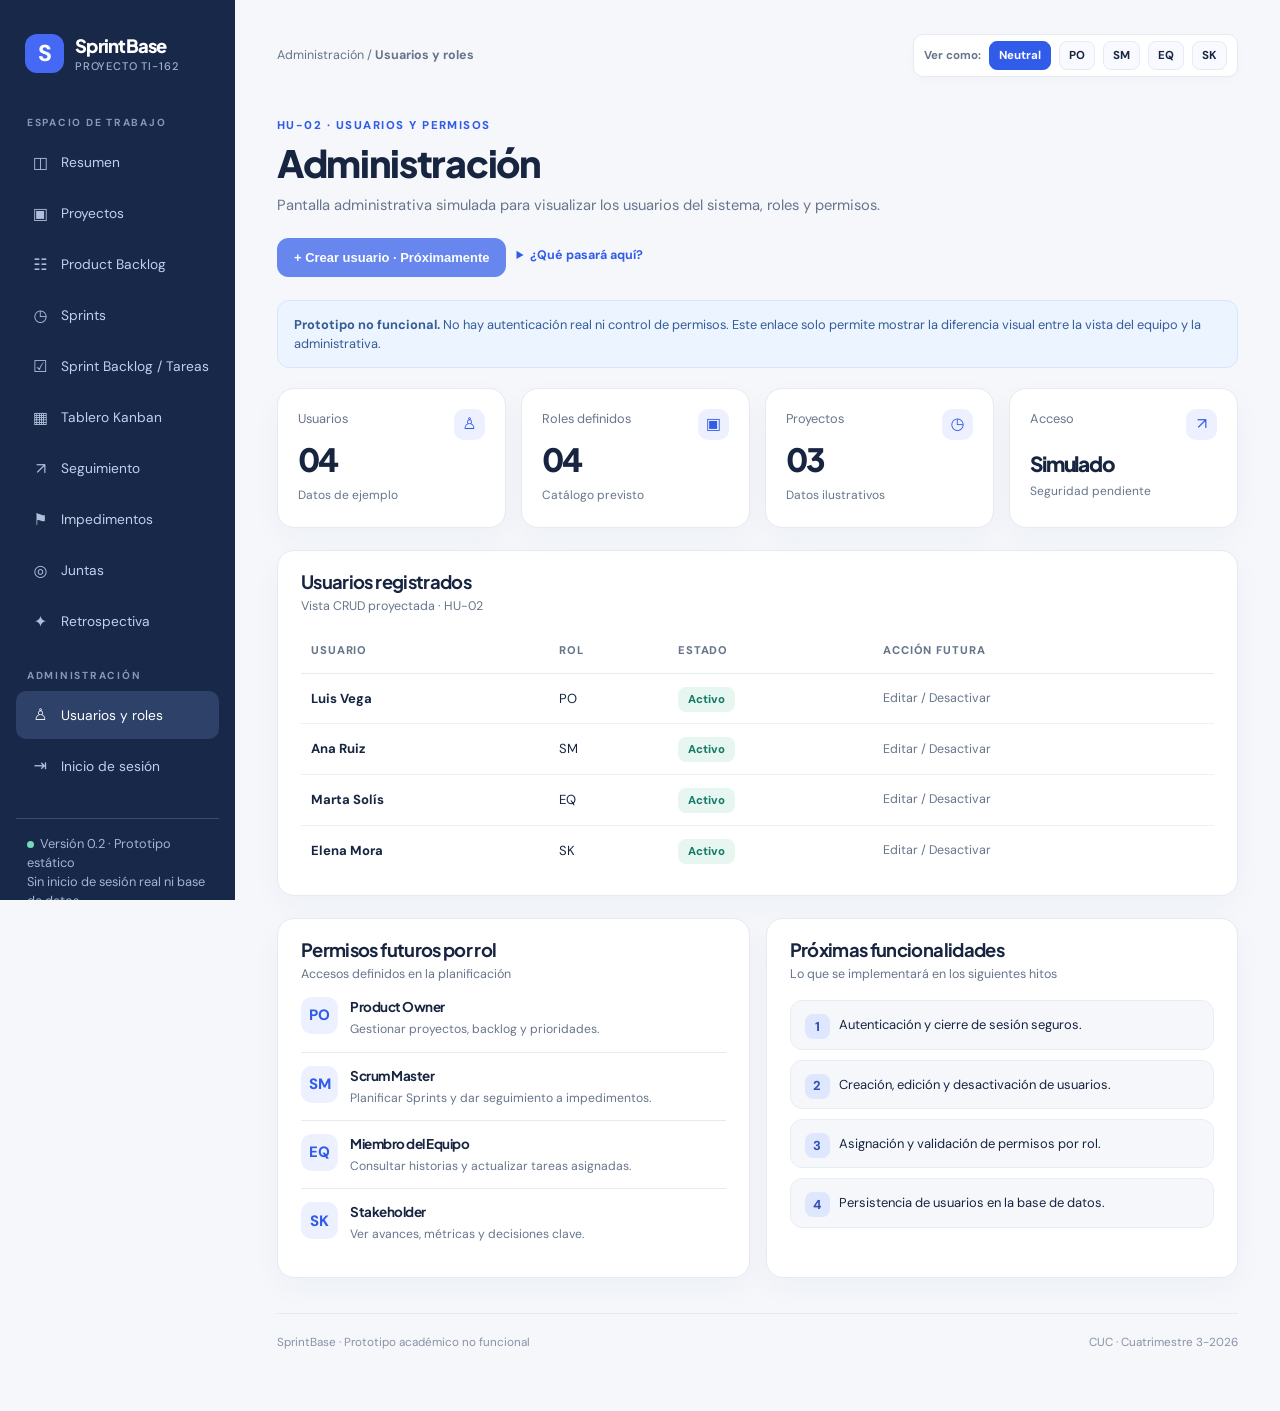
==== commit 5f113ab5: "commit" ====
--- a/administracion.html
+++ b/administracion.html
@@ -1,2 +1,124 @@
 <!DOCTYPE html>
-<html lang="es"><head><meta charset="utf-8"/><meta content="width=device-width, initial-scale=1.0" name="viewport"/><meta content="Maqueta estática de vista administrativa del sistema SCRUM." name="description"/><title>Administración | SprintBase</title><link href="css/estilos.css" rel="stylesheet"/></head><body><a class="skip" href="#contenido">Saltar al contenido</a><div class="shell"><aside aria-label="Navegación principal" class="sidebar"><a class="brand" href="index.html"><span class="brand-mark">S</span><span><span class="brand-name">SprintBase</span><small>Proyecto TI-162</small></span></a><p class="side-label">Espacio de trabajo</p><nav aria-label="Módulos" class="nav"><a href="index.html"><span class="nav-icon">◫</span> Resumen</a><a href="proyectos.html"><span class="nav-icon">▣</span> Proyectos</a><a href="backlog.html"><span class="nav-icon">☷</span> Product Backlog</a><a href="sprints.html"><span class="nav-icon">◷</span> Sprints</a><a href="tareas.html"><span class="nav-icon">☑</span> Sprint Backlog / Tareas</a><a href="kanban.html"><span class="nav-icon">▦</span> Tablero Kanban</a><a href="seguimiento.html"><span class="nav-icon">↗</span> Seguimiento</a><a href="impedimentos.html"><span class="nav-icon">⚑</span> Impedimentos</a><a href="retrospectiva.html"><span class="nav-icon">✦</span> Retrospectiva</a></nav><p class="side-label">Administración</p><nav aria-label="Administración" class="nav"><a aria-current="page" class="active" href="administracion.html"><span class="nav-icon">♙</span> Usuarios y roles</a><a href="login.html"><span class="nav-icon">⇥</span> Inicio de sesión</a></nav><p class="sidebar-bottom"><span class="mini-dot"></span>Versión 0.2 · Prototipo estático<br/>Sin inicio de sesión real ni base de datos.</p></aside><main class="main" id="contenido"><div class="topbar"><p class="breadcrumb">Administración / <strong>Usuarios y roles</strong></p><div class="top-actions"><span class="pill pill-preview">● Vista administrativa</span><span class="avatar">AD</span></div></div><div class="heading-row"><div><p class="eyebrow">HU-02 · Usuarios y permisos</p><h1>Administración</h1><p class="lead">Pantalla administrativa simulada para visualizar los usuarios del sistema, roles y permisos.</p></div><span class="fake-button inactive">+ Crear usuario · Próximamente</span></div><div class="info-box"><strong>Prototipo no funcional.</strong> No hay autenticación real ni control de permisos. Este enlace solo permite mostrar la diferencia visual entre la vista del equipo y la administrativa.</div><section class="grid metrics"><article class="card metric"><span class="mark">♙</span><p class="lbl">Usuarios</p><p class="num">04</p><p class="hint">Datos de ejemplo</p></article><article class="card metric"><span class="mark">▣</span><p class="lbl">Roles definidos</p><p class="num">04</p><p class="hint">Catálogo previsto</p></article><article class="card metric"><span class="mark">◷</span><p class="lbl">Proyectos</p><p class="num">03</p><p class="hint">Datos ilustrativos</p></article><article class="card metric"><span class="mark">↗</span><p class="lbl">Acceso</p><p class="num" style="font-size:1.3rem;margin-top:20px">Simulado</p><p class="hint">Seguridad pendiente</p></article></section><section class="section card panel"><div class="section-head"><div><h2>Usuarios registrados</h2><p class="section-sub">Vista CRUD proyectada · HU-02</p></div><span class="visual-only">Tabla demostrativa</span></div><div class="table-scroll"><table class="simple-table"><thead><tr><th>Usuario</th><th>Rol</th><th>Estado</th><th>Acción futura</th></tr></thead><tbody><tr><td>Administrador de ejemplo</td><td>Administrador</td><td><span class="chip green">Activo</span></td><td class="small">Editar / Desactivar</td></tr><tr><td>Responsable de producto</td><td>Product Owner</td><td><span class="chip green">Activo</span></td><td class="small">Editar / Desactivar</td></tr><tr><td>Facilitador del equipo</td><td>Scrum Master</td><td><span class="chip green">Activo</span></td><td class="small">Editar / Desactivar</td></tr><tr><td>Integrante demostrativo</td><td>Miembro del Equipo</td><td><span class="chip green">Activo</span></td><td class="small">Editar / Desactivar</td></tr></tbody></table></div></section><section class="section cols-2"><article class="card panel"><h2>Permisos futuros por rol</h2><p class="section-sub">Accesos definidos en la planificación</p><div class="item-row"><span class="item-icon">AD</span><div class="item-main"><h4>Administrador</h4><p>Gestionar usuarios y permisos de acceso.</p></div></div><div class="item-row"><span class="item-icon">PO</span><div class="item-main"><h4>Product Owner</h4><p>Gestionar proyectos, backlog y prioridades.</p></div></div><div class="item-row"><span class="item-icon">SM</span><div class="item-main"><h4>Scrum Master</h4><p>Planificar Sprints y dar seguimiento a impedimentos.</p></div></div><div class="item-row"><span class="item-icon">EQ</span><div class="item-main"><h4>Miembro del Equipo</h4><p>Consultar historias y actualizar tareas asignadas.</p></div></div></article><article class="card panel"><h2>Próximas funcionalidades</h2><p class="section-sub">Lo que se implementará en los siguientes hitos</p><div class="steps" style="margin-top:16px"><div class="step">Autenticación y cierre de sesión seguros.</div><div class="step">Creación, edición y desactivación de usuarios.</div><div class="step">Asignación y validación de permisos por rol.</div><div class="step">Persistencia de usuarios en la base de datos.</div></div></article></section><footer class="footer"><span>SprintBase · Prototipo académico no funcional</span><span>CUC · Cuatrimestre 3-2026</span></footer></main></div></body></html>
+<html lang="es">
+<head>
+  <meta charset="utf-8" />
+  <meta name="viewport" content="width=device-width, initial-scale=1.0" />
+  <meta name="description" content="Maqueta estática de vista administrativa del sistema SCRUM." />
+  <title>Administración | SprintBase</title>
+  <link href="css/estilos.css" rel="stylesheet" />
+</head>
+<body>
+  <a class="skip" href="#contenido">Saltar al contenido</a>
+  <div class="shell">
+    <aside aria-label="Navegación principal" class="sidebar">
+      <a class="brand" href="index.html"><span class="brand-mark">S</span><span><span class="brand-name">SprintBase</span><small>Proyecto TI-162</small></span></a>
+      <p class="side-label">Espacio de trabajo</p>
+      <nav aria-label="Módulos" class="nav">
+        <a href="index.html"><span class="nav-icon">◫</span> Resumen</a>
+        <a href="proyectos.html"><span class="nav-icon">▣</span> Proyectos</a>
+        <a href="backlog.html"><span class="nav-icon">☷</span> Product Backlog</a>
+        <a href="sprints.html"><span class="nav-icon">◷</span> Sprints</a>
+        <a href="tareas.html"><span class="nav-icon">☑</span> Sprint Backlog / Tareas</a>
+        <a href="kanban.html"><span class="nav-icon">▦</span> Tablero Kanban</a>
+        <a href="seguimiento.html"><span class="nav-icon">↗</span> Seguimiento</a>
+        <a href="impedimentos.html"><span class="nav-icon">⚑</span> Impedimentos</a>
+        <a href="juntas.html"><span class="nav-icon">◎</span> Juntas</a><a href="retrospectiva.html"><span class="nav-icon">✦</span> Retrospectiva</a>
+      </nav>
+      <p class="side-label">Administración</p>
+      <nav aria-label="Administración" class="nav">
+        <a aria-current="page" class="active" href="administracion.html"><span class="nav-icon">♙</span> Usuarios y roles</a>
+        <a href="login.html"><span class="nav-icon">⇥</span> Inicio de sesión</a>
+      </nav>
+      <p class="sidebar-bottom"><span class="mini-dot"></span>Versión 0.2 · Prototipo estático<br />Sin inicio de sesión real ni base de datos.</p>
+    </aside>
+
+    <main class="main" id="contenido">
+      <div class="topbar">
+        <p class="breadcrumb">Administración / <strong>Usuarios y roles</strong></p>
+        <div class="top-actions">
+          <div class="role-switch" role="group" aria-label="Ver como">
+            <span>Ver como:</span>
+            <input type="radio" id="rol-neutral" name="rol" checked />
+            <label for="rol-neutral">Neutral</label>
+            <input type="radio" id="rol-po" name="rol" />
+            <label for="rol-po">PO</label>
+            <input type="radio" id="rol-sm" name="rol" />
+            <label for="rol-sm">SM</label>
+            <input type="radio" id="rol-eq" name="rol" />
+            <label for="rol-eq">EQ</label>
+            <input type="radio" id="rol-sk" name="rol" />
+            <label for="rol-sk">SK</label>
+          </div>
+        </div>
+      </div>
+
+      <div class="heading-row">
+        <div>
+          <p class="eyebrow">HU-02 · Usuarios y permisos</p>
+          <h1>Administración</h1>
+          <p class="lead">Pantalla administrativa simulada para visualizar los usuarios del sistema, roles y permisos.</p>
+        </div>
+        <div class="hero-actions">
+          <button class="fake-button inactive" type="button" disabled>+ Crear usuario · Próximamente</button>
+          <details class="aviso-inline">
+            <summary>¿Qué pasará aquí?</summary>
+            <p class="modal-body">En el sistema final esta acción permitirá agregar un miembro con rol y permisos. Esta maqueta no guarda cambios.</p>
+          </details>
+        </div>
+      </div>
+
+      <div class="info-box"><strong>Prototipo no funcional.</strong> No hay autenticación real ni control de permisos. Este enlace solo permite mostrar la diferencia visual entre la vista del equipo y la administrativa.</div>
+
+      <section class="grid metrics">
+        <article class="card metric"><span class="mark">♙</span><p class="lbl">Usuarios</p><p class="num">04</p><p class="hint">Datos de ejemplo</p></article>
+        <article class="card metric"><span class="mark">▣</span><p class="lbl">Roles definidos</p><p class="num">04</p><p class="hint">Catálogo previsto</p></article>
+        <article class="card metric"><span class="mark">◷</span><p class="lbl">Proyectos</p><p class="num">03</p><p class="hint">Datos ilustrativos</p></article>
+        <article class="card metric"><span class="mark">↗</span><p class="lbl">Acceso</p><p class="num" style="font-size:1.3rem;margin-top:20px">Simulado</p><p class="hint">Seguridad pendiente</p></article>
+      </section>
+
+      <section class="section card panel">
+        <div class="section-head">
+          <div><h2>Usuarios registrados</h2><p class="section-sub">Vista CRUD proyectada · HU-02</p></div>
+          <button class="fake-button btn-sm btn-agregar-miembro" type="button" disabled>Agregar miembro</button>
+        </div>
+        <div class="table-scroll">
+          <table class="simple-table">
+            <thead><tr><th>Usuario</th><th>Rol</th><th>Estado</th><th>Acción futura</th></tr></thead>
+            <tbody>
+              <tr><td>Luis Vega</td><td>PO</td><td><span class="chip green">Activo</span></td><td class="small">Editar / Desactivar</td></tr>
+              <tr><td>Ana Ruiz</td><td>SM</td><td><span class="chip green">Activo</span></td><td class="small">Editar / Desactivar</td></tr>
+              <tr><td>Marta Solís</td><td>EQ</td><td><span class="chip green">Activo</span></td><td class="small">Editar / Desactivar</td></tr>
+              <tr><td>Elena Mora</td><td>SK</td><td><span class="chip green">Activo</span></td><td class="small">Editar / Desactivar</td></tr>
+            </tbody>
+          </table>
+        </div>
+      </section>
+
+      <section class="section cols-2">
+        <article class="card panel">
+          <h2>Permisos futuros por rol</h2>
+          <p class="section-sub">Accesos definidos en la planificación</p>
+          <div class="item-row"><span class="item-icon">PO</span><div class="item-main"><h4>Product Owner</h4><p>Gestionar proyectos, backlog y prioridades.</p></div></div>
+          <div class="item-row"><span class="item-icon">SM</span><div class="item-main"><h4>Scrum Master</h4><p>Planificar Sprints y dar seguimiento a impedimentos.</p></div></div>
+          <div class="item-row"><span class="item-icon">EQ</span><div class="item-main"><h4>Miembro del Equipo</h4><p>Consultar historias y actualizar tareas asignadas.</p></div></div>
+          <div class="item-row"><span class="item-icon">SK</span><div class="item-main"><h4>Stakeholder</h4><p>Ver avances, métricas y decisiones clave.</p></div></div>
+        </article>
+
+        <article class="card panel">
+          <h2>Próximas funcionalidades</h2>
+          <p class="section-sub">Lo que se implementará en los siguientes hitos</p>
+          <div class="steps" style="margin-top:16px">
+            <div class="step">Autenticación y cierre de sesión seguros.</div>
+            <div class="step">Creación, edición y desactivación de usuarios.</div>
+            <div class="step">Asignación y validación de permisos por rol.</div>
+            <div class="step">Persistencia de usuarios en la base de datos.</div>
+          </div>
+        </article>
+      </section>
+
+      <footer class="footer"><span>SprintBase · Prototipo académico no funcional</span><span>CUC · Cuatrimestre 3-2026</span></footer>
+    </main>
+  </div>
+</body>
+</html>
+
--- a/css/estilos.css
+++ b/css/estilos.css
@@ -8,3 +8,37 @@
 
 .mock-form{display:grid;grid-template-columns:repeat(auto-fit,minmax(190px,1fr));gap:13px;margin:19px 0}.mock-label{font-size:.77rem;font-weight:700;color:var(--muted);display:block}.mock-field{display:block;background:#f9fbff;border:1px solid #dfe6f0;border-radius:9px;padding:12px;margin-top:6px;color:#33445d;min-height:42px;font-size:.81rem;font-weight:500}.burndown{height:200px;display:flex;align-items:end;gap:13px;padding:20px 10px 3px;border-bottom:1px solid #dfe6f0;margin:18px 0}.burndown span{background:linear-gradient(#6488ff,#315be9);flex:1;border-radius:7px 7px 0 0}.login-layout{display:grid;grid-template-columns:repeat(auto-fit,minmax(280px,1fr));gap:16px}.sidebar{overflow-y:auto}.sidebar-bottom{position:static!important;margin-top:24px!important}.nav a{flex-shrink:0}
 @media(min-width:1080px){.sidebar{padding-bottom:25px}}
+
+/* PROTOTIPO SIN JS */
+.role-switch{display:flex;align-items:center;gap:8px;flex-wrap:wrap;background:#fff;border:1px solid var(--line);border-radius:10px;padding:6px 10px;box-shadow:0 4px 12px rgba(18,35,71,.02)}
+.role-switch span{font-size:.72rem;font-weight:700;color:var(--muted)}
+.role-switch input{position:absolute;opacity:0;pointer-events:none}
+.role-switch label{padding:5px 9px;border:1px solid var(--line);border-radius:8px;cursor:pointer;font-size:.72rem;font-weight:700;color:var(--ink);background:#f8faff;transition:.15s ease}
+.role-switch input:checked + label{background:var(--primary);color:#fff;border-color:var(--primary)}
+.role-switch input:focus-visible + label{outline:3px solid #7da4ff;outline-offset:2px}
+body:has(#rol-po:checked) .btn-po,body:has(#rol-sm:checked) .btn-sm,body:has(#rol-eq:checked) .btn-eq,body:has(#rol-neutral:checked) .btn-neutral{display:inline-flex!important}
+body:has(#rol-sk:checked) .btn-sk{display:inline-flex!important}
+body:has(#rol-sk:checked) .accion-editable{display:none!important}
+body:has(#rol-po:checked) .btn-aprobar,body:has(#rol-sm:checked) .btn-enviar-sprint,body:has(#rol-sm:checked) .btn-agregar-miembro,body:has(#rol-sm:checked) .btn-cerrar-reunion,body:has(#rol-po:checked) .btn-conectarme,body:has(#rol-sm:checked) .btn-conectarme,body:has(#rol-eq:checked) .btn-conectarme{display:inline-flex!important}
+body:has(#rol-neutral:checked) .btn-rol{display:none!important}
+.btn-po,.btn-sm,.btn-eq,.btn-sk,.btn-rol,.btn-aprobar,.btn-enviar-sprint,.btn-aprobar,.btn-agregar-miembro,.btn-conectarme,.btn-cerrar-reunion{display:none}
+.modal-target{display:none}.modal-target:target{display:block;position:fixed;inset:0;background:rgba(16,27,44,.58);padding:32px;z-index:50}.modal-target .modal-window{margin:auto;max-width:640px;background:#fff;border-radius:18px;padding:24px 22px;border:1px solid #dfe6f3;box-shadow:0 18px 42px rgba(18,33,62,.18);position:relative;top:50%;transform:translateY(-50%)}.modal-close{position:absolute;top:14px;right:16px;width:32px;height:32px;border-radius:50%;display:grid;place-items:center;font-weight:800;color:#40506b;background:#eef3fa}.modal-grid{display:grid;grid-template-columns:repeat(4,minmax(60px,1fr));gap:10px;margin:18px 0 12px}.poker-card{position:absolute;opacity:0;pointer-events:none}.poker-card + label{display:grid;place-items:center;height:58px;background:#f4f7fe;border:1px solid #dbe4f7;border-radius:12px;font-weight:800;color:#3556c4;cursor:pointer;transition:.15s}.poker-card:checked + label{background:var(--primary);color:#fff;border-color:var(--primary);box-shadow:0 6px 16px rgba(49,91,233,.25)}.capacidad-box,.action-row,.story-actions,.split-row{display:flex;flex-wrap:wrap;gap:10px;align-items:center}.capacity-meter{display:grid;gap:10px}.capacity-meter progress{width:100%;height:12px;border-radius:999px}.capacity-meter .danger{color:#a63b1d;background:#fff1ec;border:1px solid #f3d4c4;padding:10px 12px;border-radius:10px;font-size:.77rem;font-weight:700}.story-detail{border-top:1px solid var(--line);padding-top:16px;margin-top:16px}.story-detail summary{cursor:pointer;list-style:none;color:var(--primary);font-weight:700;font-size:.82rem}.story-detail summary::-webkit-details-marker{display:none}.story-detail-body{padding-top:14px}.checklist{display:grid;gap:12px}.check-row{display:flex;align-items:center;gap:10px;font-size:.83rem;color:#40506c;border:1px solid #edf0f6;border-radius:10px;padding:10px 12px;background:#fbfcff}.check-row input{accent-color:#315be9;width:16px;height:16px}.story-ready{margin-top:10px;padding-top:10px;border-top:1px dashed #dfe6f2}.story-toolbar{display:flex;flex-wrap:wrap;gap:10px;align-items:center;margin:10px 0 20px}.top-actions .role-switch{margin-left:auto}.select-inline{display:flex;align-items:center;gap:10px;flex-wrap:wrap}.select-inline select{padding:8px 10px;border:1px solid var(--line);border-radius:8px;background:#fff;font:inherit}.chart-tabs{display:flex;gap:8px;flex-wrap:wrap;margin-bottom:10px}.chart-tabs input{position:absolute;opacity:0;pointer-events:none}.chart-tabs label{padding:7px 11px;border:1px solid var(--line);border-radius:8px;background:#fff;font-size:.75rem;font-weight:700;cursor:pointer}.chart-tabs input:checked + label{background:var(--primary);color:#fff;border-color:var(--primary)}.chart-project,.chart-sprint{display:block}body:has(#tab-sprint:checked) .chart-project{display:none}body:has(#tab-project:checked) .chart-sprint{display:none}.closed-sprint-note{margin:8px 0 18px}.aviso-inline{margin-top:8px}.aviso-inline summary{cursor:pointer;font-size:.78rem;font-weight:700;color:var(--primary)}.aviso-inline .modal-body{padding:12px 0 0;color:var(--muted);font-size:.8rem;line-height:1.6}.sr-only{position:absolute;width:1px;height:1px;padding:0;margin:-1px;overflow:hidden;clip:rect(0,0,0,0);white-space:nowrap;border:0}
+.ghost-card{padding:16px;border-radius:12px;border:1px solid #ebeffa;background:#f9fbff}fieldset{border:1px solid var(--line);border-radius:12px;padding:16px;margin:0;min-inline-size:0}.fieldset-grid{display:grid;grid-template-columns:repeat(auto-fit,minmax(200px,1fr));gap:14px}.fieldset-grid label{display:grid;gap:6px;font-size:.77rem;font-weight:700;color:var(--muted)}.fieldset-grid output, .fieldset-grid select{display:block;padding:10px 12px;background:#fbfcff;border:1px solid #dfe5f0;border-radius:10px;color:#34506d;font-weight:600}.input-field{display:block;padding:10px 12px;background:#fbfcff;border:1px solid #dfe5f0;border-radius:10px;color:#34506d;font-weight:600}.inline-button-row{display:flex;flex-wrap:wrap;gap:10px}.btn-plain{display:inline-flex;align-items:center;justify-content:center;border:1px solid var(--line);border-radius:10px;padding:8px 12px;background:#fff;color:var(--ink);font-weight:700;font-size:.76rem}.hero-actions{display:flex;flex-wrap:wrap;gap:10px;margin-top:10px}.svg-burndown{width:100%;height:210px;border:1px solid #edf0f5;border-radius:12px;background:#fbfcff;padding:10px}.svg-burndown polyline{fill:none;stroke:#315be9;stroke-width:3;stroke-linecap:round;stroke-linejoin:round}.svg-burndown .ideal{stroke-dasharray:6 7;stroke:#9aa8cb}.small-label{font-size:.72rem;font-weight:700;color:var(--muted)}
+.view-switch{display:flex;align-items:center;gap:8px;flex-wrap:wrap;background:#fff;border:1px solid var(--line);border-radius:12px;padding:12px 14px;margin:0 0 18px}
+.view-switch legend{padding:0 6px;font-size:.78rem;font-weight:800;color:var(--ink)}
+.view-switch input{position:absolute;opacity:0;pointer-events:none}
+.view-switch label{padding:7px 11px;border:1px solid var(--line);border-radius:8px;background:#f8faff;color:var(--ink);font-size:.76rem;font-weight:700;cursor:pointer}
+.view-switch input:checked+label{background:var(--primary);color:#fff;border-color:var(--primary)}
+.view-switch input:focus-visible+label{outline:3px solid #7da4ff;outline-offset:2px}
+.project-view,.sprint-detail-view{display:none}
+body:has(#projects-general:checked) .projects-general.grid,body:has(#projects-reservas:checked) .projects-reservas,body:has(#projects-inventario:checked) .projects-inventario,body:has(#projects-soporte:checked) .projects-soporte{display:block}
+body:has(#sprints-general:checked) .sprints-general{display:grid}
+body:has(#sprints-01:checked) .sprint01-view,body:has(#sprints-02:checked) .sprint02-view,body:has(#sprints-03:checked) .sprint03-view{display:block}
+.project-view .cols-2{display:grid}
+body:has(#projects-general:checked) .projects-general.grid{display:grid}
+.project-summary-grid{display:grid;grid-template-columns:repeat(auto-fit,minmax(220px,1fr));gap:14px}
+.project-summary-card{padding:18px}
+.project-summary-card h3{margin:8px 0}
+.project-summary-card p{font-size:.8rem;color:var(--muted)}
+.sprint-overview{grid-template-columns:repeat(auto-fit,minmax(240px,1fr));gap:14px}
+@media(max-width:540px){.view-switch label{padding:6px 8px;font-size:.7rem}}
